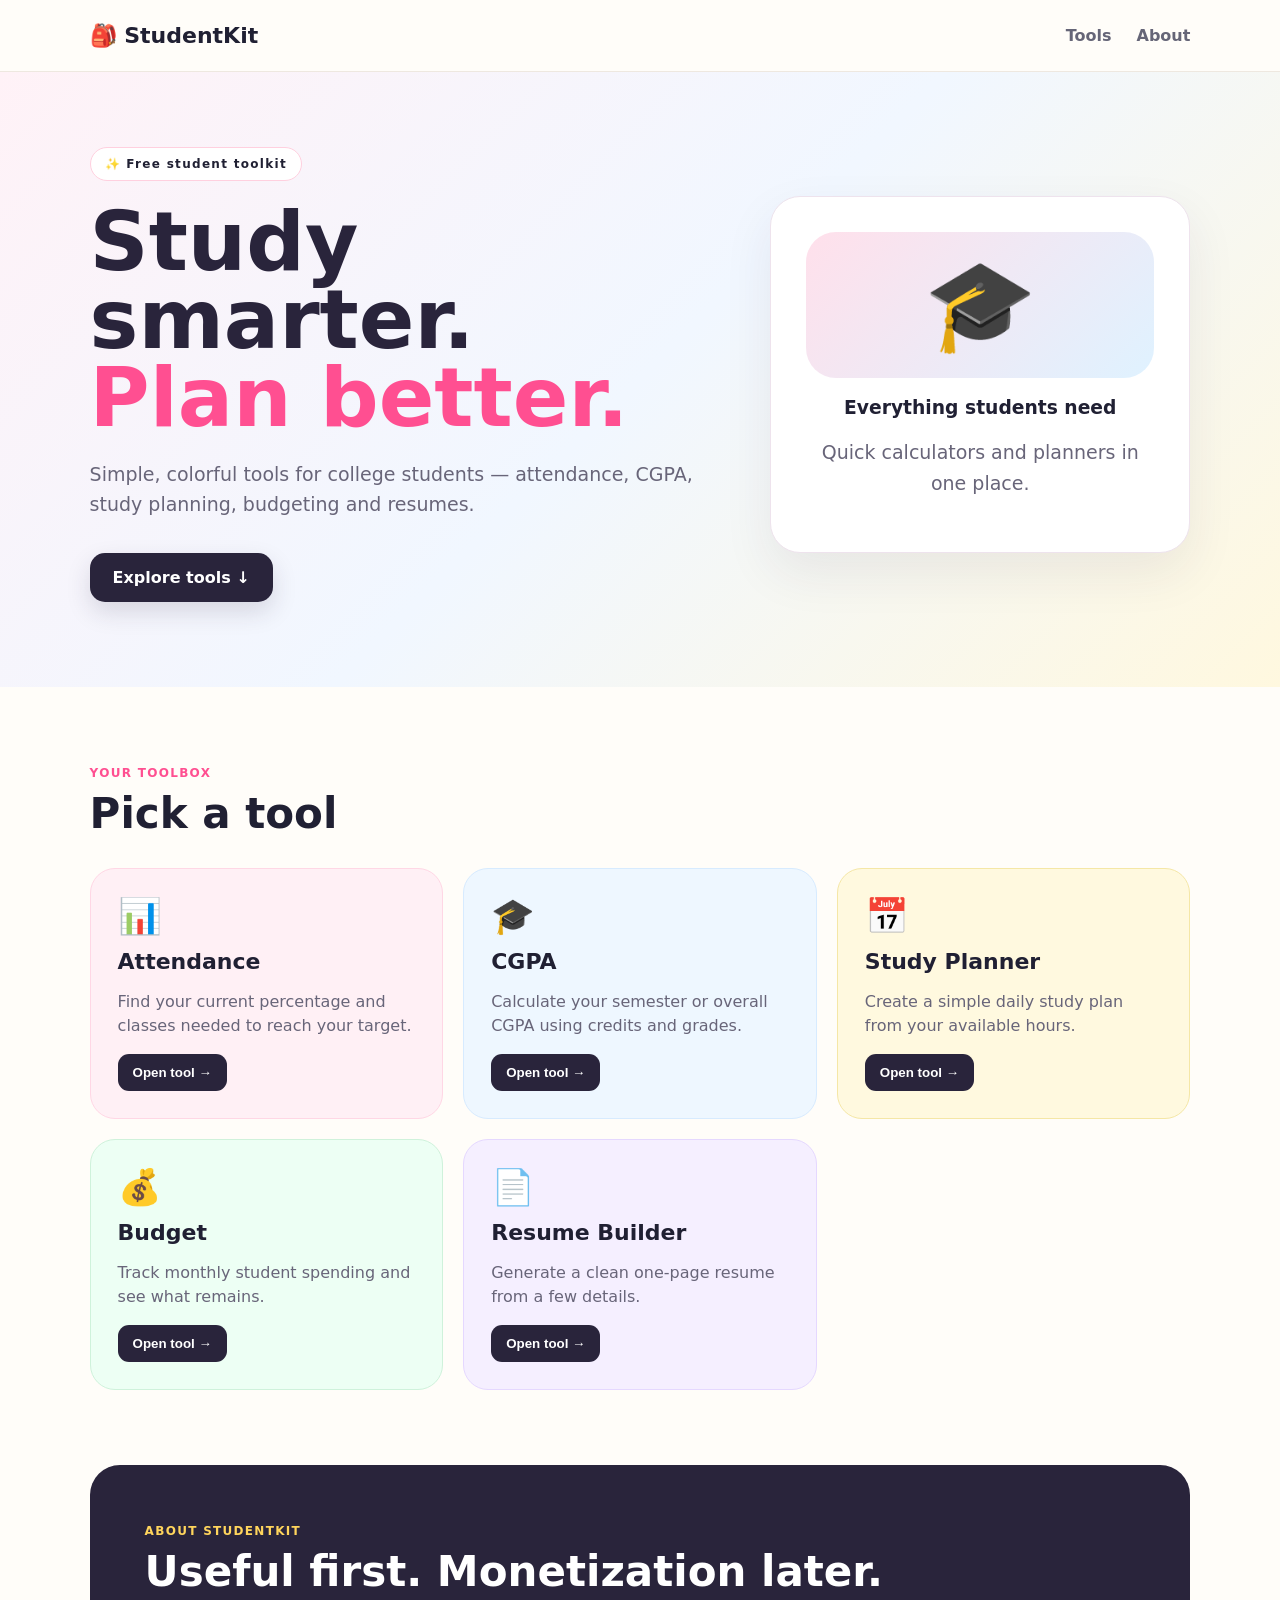
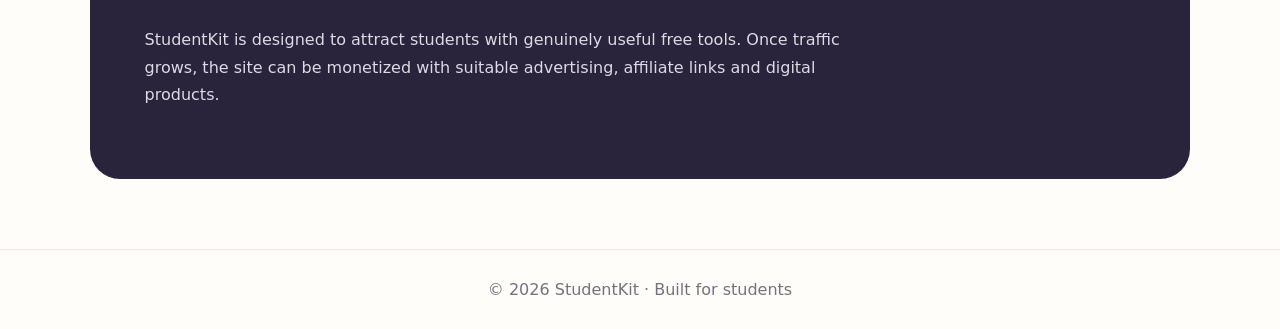
==== index.html @ 402a78da "Comment out Google Ads script in index.html Commented out the Google Ads script for future use." ====
<!doctype html>
<html lang="en">
<head>
<meta charset="utf-8">
  <!-- <script async src="https://pagead2.googlesyndication.com/pagead/js/adsbygoogle.js?client=ca-pub-1216966184132484"
     crossorigin="anonymous"></script> -->
<meta name="viewport" content="width=device-width,initial-scale=1">
<meta name="description" content="StudentKit - free student tools for attendance, CGPA, budgeting, planning and resumes.">
<title>StudentKit — Smart Tools for Students</title>
<link rel="stylesheet" href="style.css">
<script async src="https://pagead2.googlesyndication.com/pagead/js/adsbygoogle.js?client=ca-pub-12169618132484" crossorigin="anonymous"></script>
</head>
<body>
<header class="nav">
  <a class="brand" href="#home">🎒 StudentKit</a>
  <nav><a href="#tools">Tools</a><a href="#about">About</a></nav>
</header>
<main>
<section class="hero" id="home">
  <div>
    <span class="pill">✨ Free student toolkit</span>
    <h1>Study smarter.<br><span>Plan better.</span></h1>
    <p>Simple, colorful tools for college students — attendance, CGPA, study planning, budgeting and resumes.</p>
    <a class="btn" href="#tools">Explore tools ↓</a>
  </div>
  <div class="hero-card">
    <div class="orb">🎓</div>
    <h3>Everything students need</h3>
    <p>Quick calculators and planners in one place.</p>
  </div>
</section>
<section id="tools" class="section">
  <div class="section-head"><div><span class="eyebrow">YOUR TOOLBOX</span><h2>Pick a tool</h2></div></div>
  <div class="grid">
    <article class="card pink"><div class="icon">📊</div><h3>Attendance</h3><p>Find your current percentage and classes needed to reach your target.</p><button onclick="openTool('attendance')">Open tool →</button></article>
    <article class="card blue"><div class="icon">🎓</div><h3>CGPA</h3><p>Calculate your semester or overall CGPA using credits and grades.</p><button onclick="openTool('cgpa')">Open tool →</button></article>
    <article class="card yellow"><div class="icon">📅</div><h3>Study Planner</h3><p>Create a simple daily study plan from your available hours.</p><button onclick="openTool('planner')">Open tool →</button></article>
    <article class="card green"><div class="icon">💰</div><h3>Budget</h3><p>Track monthly student spending and see what remains.</p><button onclick="openTool('budget')">Open tool →</button></article>
    <article class="card purple"><div class="icon">📄</div><h3>Resume Builder</h3><p>Generate a clean one-page resume from a few details.</p><button onclick="openTool('resume')">Open tool →</button></article>
  </div>
</section>
<section id="about" class="about">
  <span class="eyebrow">ABOUT STUDENTKIT</span>
  <h2>Useful first. Monetization later.</h2>
  <p>StudentKit is designed to attract students with genuinely useful free tools. Once traffic grows, the site can be monetized with suitable advertising, affiliate links and digital products.</p>
</section>
</main>
<div id="modal" class="modal hidden" onclick="closeIfBackdrop(event)">
  <div class="modal-box">
    <button class="close" onclick="closeTool()">×</button>
    <div id="toolContent"></div>
  </div>
</div>
<footer>© 2026 StudentKit · Built for students</footer>
<script src="script.js"></script>
</body>
</html>
---- style.css ----
*{box-sizing:border-box}html{scroll-behavior:smooth}body{margin:0;font-family:Inter,system-ui,-apple-system,Segoe UI,sans-serif;color:#202033;background:#fffdf9}a{text-decoration:none;color:inherit}.nav{height:72px;display:flex;align-items:center;justify-content:space-between;padding:0 7%;position:sticky;top:0;background:rgba(255,253,249,.9);backdrop-filter:blur(12px);z-index:5;border-bottom:1px solid #eee8e0}.brand{font-weight:900;font-size:22px}.nav nav{display:flex;gap:25px;font-weight:700;color:#656577}.hero{padding:75px 7% 85px;display:grid;grid-template-columns:1.2fr .8fr;gap:50px;align-items:center;background:linear-gradient(135deg,#fff2f7,#f1f7ff 50%,#fff8df)}.pill,.eyebrow{font-size:12px;font-weight:900;letter-spacing:1.3px}.pill{background:#fff;border:1px solid #ffd0df;border-radius:30px;padding:9px 14px;display:inline-block}.hero h1{font-size:clamp(48px,7vw,82px);line-height:.95;margin:22px 0;color:#29243b}.hero h1 span{color:#ff4f91}.hero p{font-size:19px;line-height:1.6;color:#686579;max-width:650px}.btn{display:inline-block;margin-top:15px;background:#29243b;color:#fff;padding:15px 23px;border-radius:15px;font-weight:800;box-shadow:0 10px 25px #29243b25;border:0;cursor:pointer}.hero-card{background:#fff;border:1px solid #eee3ed;border-radius:30px;padding:35px;box-shadow:0 20px 50px #392a4a14;text-align:center}.orb{font-size:90px;background:linear-gradient(135deg,#ffe0eb,#dff2ff);border-radius:30px;padding:20px}.section{padding:75px 7%}.eyebrow{color:#ff4f91}.section h2,.about h2{font-size:42px;margin:8px 0 30px}.grid{display:grid;grid-template-columns:repeat(3,1fr);gap:20px}.card{padding:27px;border-radius:25px;min-height:220px;border:1px solid transparent}.pink{background:#fff0f5;border-color:#ffd7e5}.blue{background:#eef7ff;border-color:#d7ebff}.yellow{background:#fff9df;border-color:#f5e7a6}.green{background:#edfff4;border-color:#cff2db}.purple{background:#f5efff;border-color:#e5d8ff}.icon{font-size:35px}.card h3{font-size:22px;margin:12px 0 7px}.card p{color:#686579;line-height:1.5}.card button{border:0;background:#29243b;color:white;padding:11px 15px;border-radius:11px;font-weight:800;cursor:pointer}.about{margin:0 7% 70px;padding:55px;border-radius:30px;background:#29243b;color:white}.about p{max-width:750px;line-height:1.7;color:#ddd9e5}.about .eyebrow{color:#ffd55c}.modal{position:fixed;inset:0;background:#171322aa;display:grid;place-items:center;padding:18px;z-index:20}.hidden{display:none}.modal-box{background:#fffdf9;border-radius:25px;padding:30px;max-width:650px;width:100%;max-height:90vh;overflow:auto;position:relative}.close{position:absolute;right:18px;top:14px;border:0;background:#eee8e0;border-radius:50%;width:34px;height:34px;font-size:23px;cursor:pointer}.form-grid{display:grid;grid-template-columns:1fr 1fr;gap:12px}.field{display:flex;flex-direction:column;gap:6px}.field label{font-weight:800;font-size:13px}.field input,.field textarea{padding:12px;border:1px solid #ddd6df;border-radius:10px;font:inherit}.tool-title{font-size:30px;margin:0 0 8px}.result{margin-top:18px;padding:16px;border-radius:14px;background:#f3efff;font-weight:800}.full{grid-column:1/-1}footer{text-align:center;padding:30px;color:#77717e;border-top:1px solid #eee8e0}@media(max-width:800px){.hero{grid-template-columns:1fr;padding-top:50px}.grid{grid-template-columns:1fr}.hero-card{display:none}.form-grid{grid-template-columns:1fr}.full{grid-column:auto}.section h2,.about h2{font-size:34px}.nav{padding:0 5%}.hero,.section{padding-left:5%;padding-right:5%}.about{margin-left:5%;margin-right:5%}}
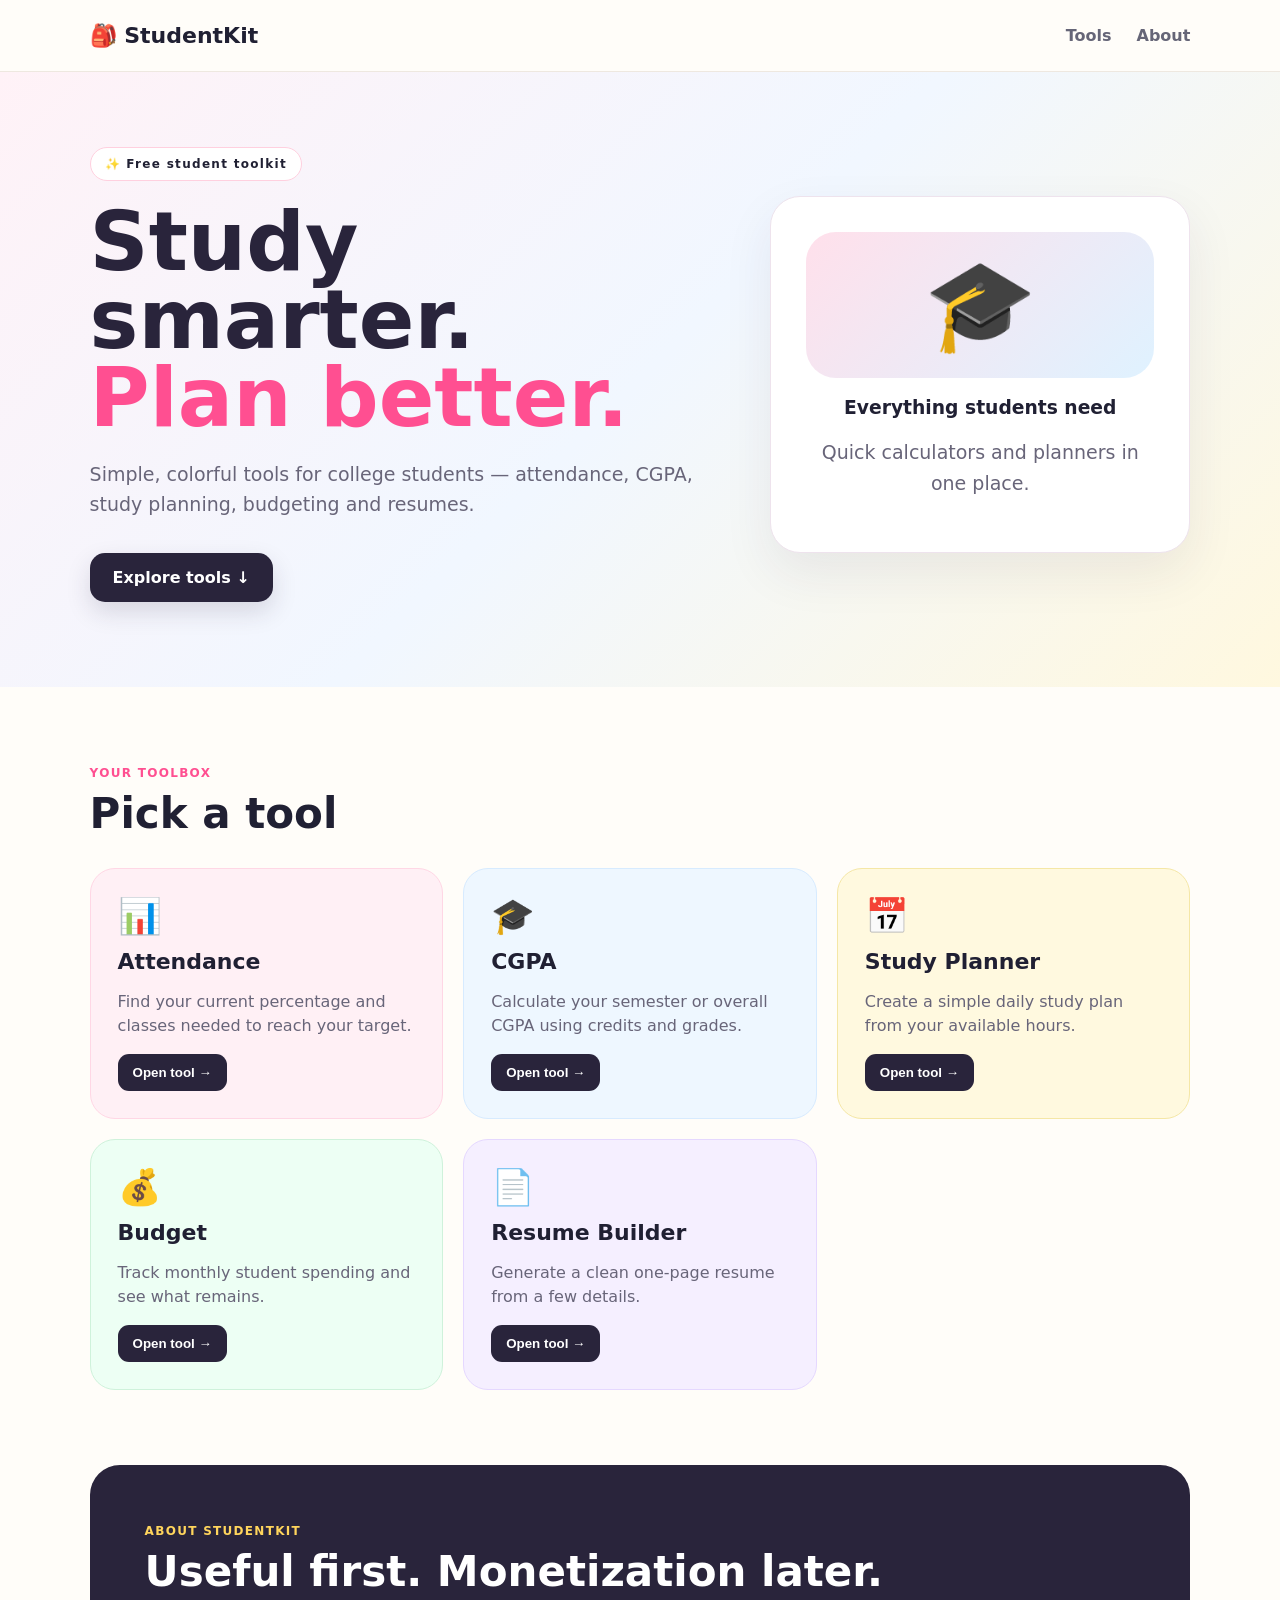
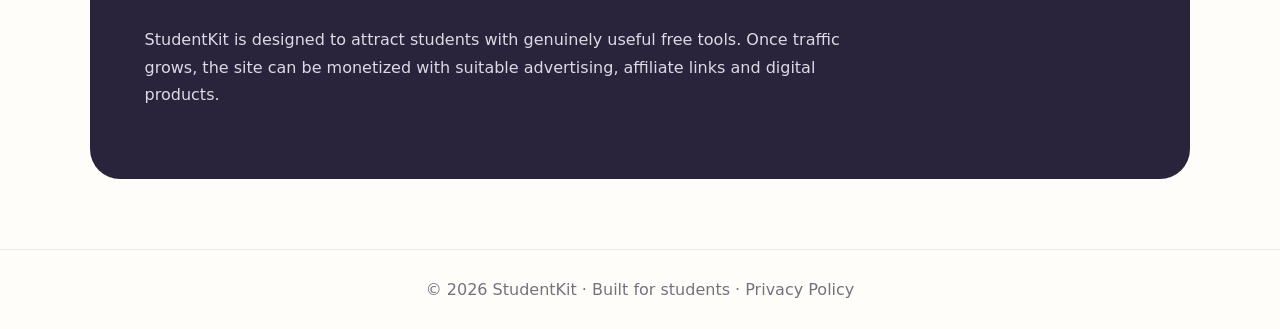
==== commit b9fd048f: "Add privacy policy link" ====
--- a/index.html
+++ b/index.html
@@ -2,13 +2,12 @@
 <html lang="en">
 <head>
 <meta charset="utf-8">
-  <!-- <script async src="https://pagead2.googlesyndication.com/pagead/js/adsbygoogle.js?client=ca-pub-1216966184132484"
-     crossorigin="anonymous"></script> -->
+<meta name="google-adsense-account" content="ca-pub-121696814132484">
 <meta name="viewport" content="width=device-width,initial-scale=1">
 <meta name="description" content="StudentKit - free student tools for attendance, CGPA, budgeting, planning and resumes.">
 <title>StudentKit — Smart Tools for Students</title>
 <link rel="stylesheet" href="style.css">
-<script async src="https://pagead2.googlesyndication.com/pagead/js/adsbygoogle.js?client=ca-pub-12169618132484" crossorigin="anonymous"></script>
+<script async src="https://pagead2.googlesyndication.com/pagead/js/adsbygoogle.js?client=ca-pub-121696814132484" crossorigin="anonymous"></script>
 </head>
 <body>
 <header class="nav">
@@ -51,7 +50,7 @@
     <div id="toolContent"></div>
   </div>
 </div>
-<footer>© 2026 StudentKit · Built for students</footer>
+<footer>© 2026 StudentKit · Built for students · <a href="privacy.html">Privacy Policy</a></footer>
 <script src="script.js"></script>
 </body>
 </html>
